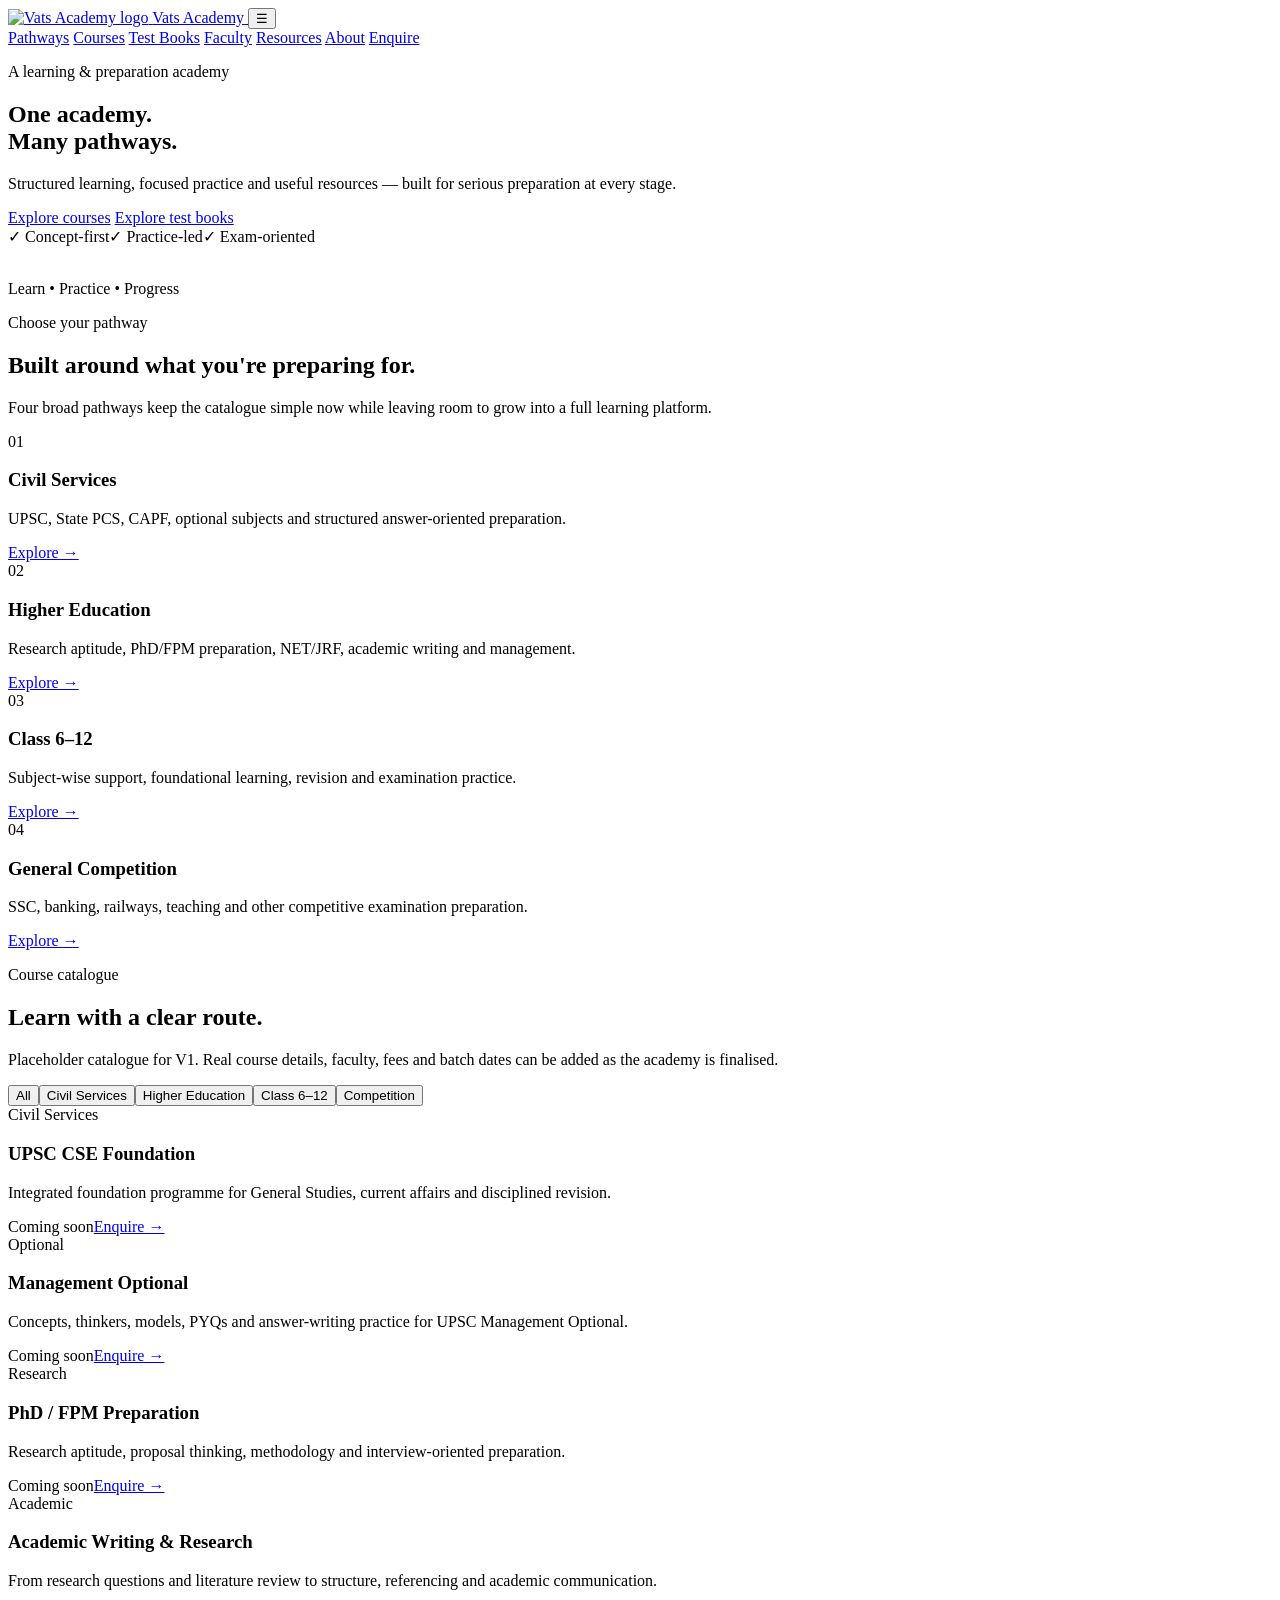
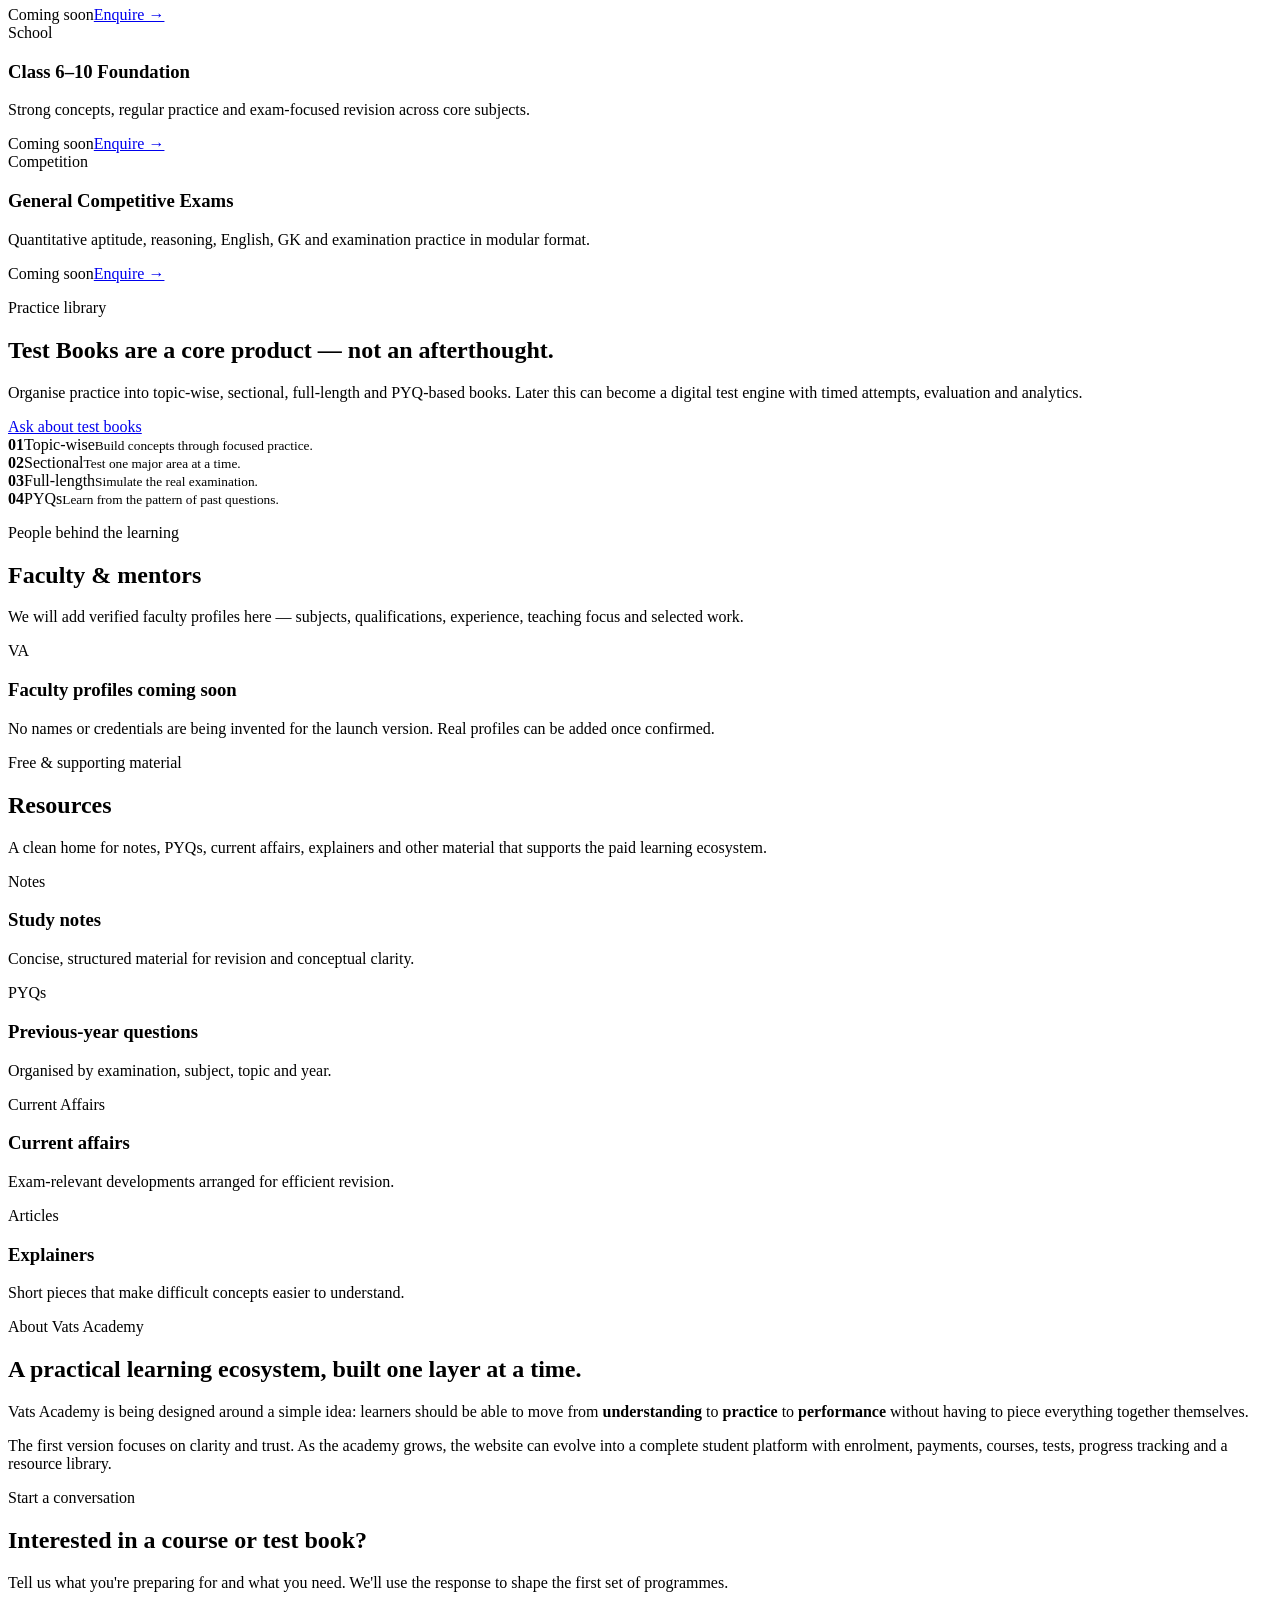
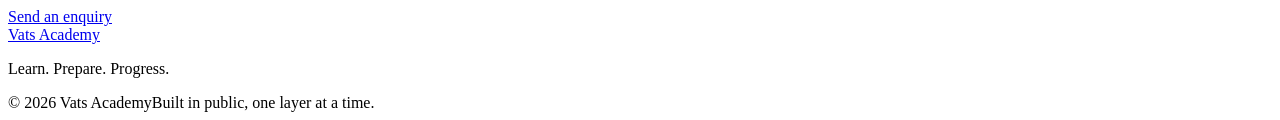
==== index.html @ ca5af76e "Create Vats Academy V1 website" ====
<!doctype html>
<html lang="en">
<head>
  <meta charset="utf-8">
  <meta name="viewport" content="width=device-width, initial-scale=1">
  <meta name="description" content="Vats Academy — courses, test books, resources and mentorship for civil services, higher education, school and competitive examinations.">
  <title>Vats Academy | Learn. Prepare. Progress.</title>
  <link rel="icon" href="assets/logo.svg" type="image/svg+xml">
  <link rel="stylesheet" href="css/styles.css">
</head>
<body>
<header class="site-header">
  <div class="container nav-wrap">
    <a class="brand" href="#home" aria-label="Vats Academy home">
      <img src="assets/logo.svg" alt="Vats Academy logo">
      <span>Vats Academy</span>
    </a>
    <button class="menu-btn" aria-label="Open navigation" aria-expanded="false">☰</button>
    <nav class="nav" aria-label="Primary navigation">
      <a href="#pathways">Pathways</a>
      <a href="#courses">Courses</a>
      <a href="#tests">Test Books</a>
      <a href="#faculty">Faculty</a>
      <a href="#resources">Resources</a>
      <a href="#about">About</a>
      <a class="nav-cta" href="#enquire">Enquire</a>
    </nav>
  </div>
</header>

<main>
<section id="home" class="hero">
  <div class="container hero-grid">
    <div>
      <p class="eyebrow">A learning & preparation academy</p>
      <h1>One academy.<br><span>Many pathways.</span></h1>
      <p class="hero-copy">Structured learning, focused practice and useful resources — built for serious preparation at every stage.</p>
      <div class="hero-actions">
        <a class="btn primary" href="#courses">Explore courses</a>
        <a class="btn secondary" href="#tests">Explore test books</a>
      </div>
      <div class="hero-points"><span>✓ Concept-first</span><span>✓ Practice-led</span><span>✓ Exam-oriented</span></div>
    </div>
    <div class="hero-card">
      <div class="orbit"></div>
      <img src="assets/logo.svg" alt="" class="hero-logo">
      <p>Learn • Practice • Progress</p>
    </div>
  </div>
</section>

<section id="pathways" class="section">
  <div class="container">
    <div class="section-head"><div><p class="eyebrow">Choose your pathway</p><h2>Built around what you're preparing for.</h2></div><p>Four broad pathways keep the catalogue simple now while leaving room to grow into a full learning platform.</p></div>
    <div class="path-grid">
      <article class="path-card civil"><span class="path-no">01</span><h3>Civil Services</h3><p>UPSC, State PCS, CAPF, optional subjects and structured answer-oriented preparation.</p><a href="#courses" data-filter-link="civil">Explore →</a></article>
      <article class="path-card higher"><span class="path-no">02</span><h3>Higher Education</h3><p>Research aptitude, PhD/FPM preparation, NET/JRF, academic writing and management.</p><a href="#courses" data-filter-link="higher">Explore →</a></article>
      <article class="path-card school"><span class="path-no">03</span><h3>Class 6–12</h3><p>Subject-wise support, foundational learning, revision and examination practice.</p><a href="#courses" data-filter-link="school">Explore →</a></article>
      <article class="path-card competition"><span class="path-no">04</span><h3>General Competition</h3><p>SSC, banking, railways, teaching and other competitive examination preparation.</p><a href="#courses" data-filter-link="competition">Explore →</a></article>
    </div>
  </div>
</section>

<section id="courses" class="section alt">
  <div class="container">
    <div class="section-head"><div><p class="eyebrow">Course catalogue</p><h2>Learn with a clear route.</h2></div><p>Placeholder catalogue for V1. Real course details, faculty, fees and batch dates can be added as the academy is finalised.</p></div>
    <div class="filters" role="group" aria-label="Filter courses">
      <button class="filter active" data-filter="all">All</button><button class="filter" data-filter="civil">Civil Services</button><button class="filter" data-filter="higher">Higher Education</button><button class="filter" data-filter="school">Class 6–12</button><button class="filter" data-filter="competition">Competition</button>
    </div>
    <div class="course-grid">
      <article class="course-card" data-category="civil"><span class="tag">Civil Services</span><h3>UPSC CSE Foundation</h3><p>Integrated foundation programme for General Studies, current affairs and disciplined revision.</p><div class="card-foot"><span>Coming soon</span><a href="#enquire">Enquire →</a></div></article>
      <article class="course-card" data-category="civil"><span class="tag">Optional</span><h3>Management Optional</h3><p>Concepts, thinkers, models, PYQs and answer-writing practice for UPSC Management Optional.</p><div class="card-foot"><span>Coming soon</span><a href="#enquire">Enquire →</a></div></article>
      <article class="course-card" data-category="higher"><span class="tag">Research</span><h3>PhD / FPM Preparation</h3><p>Research aptitude, proposal thinking, methodology and interview-oriented preparation.</p><div class="card-foot"><span>Coming soon</span><a href="#enquire">Enquire →</a></div></article>
      <article class="course-card" data-category="higher"><span class="tag">Academic</span><h3>Academic Writing & Research</h3><p>From research questions and literature review to structure, referencing and academic communication.</p><div class="card-foot"><span>Coming soon</span><a href="#enquire">Enquire →</a></div></article>
      <article class="course-card" data-category="school"><span class="tag">School</span><h3>Class 6–10 Foundation</h3><p>Strong concepts, regular practice and exam-focused revision across core subjects.</p><div class="card-foot"><span>Coming soon</span><a href="#enquire">Enquire →</a></div></article>
      <article class="course-card" data-category="competition"><span class="tag">Competition</span><h3>General Competitive Exams</h3><p>Quantitative aptitude, reasoning, English, GK and examination practice in modular format.</p><div class="card-foot"><span>Coming soon</span><a href="#enquire">Enquire →</a></div></article>
    </div>
  </div>
</section>

<section id="tests" class="section dark-section">
  <div class="container test-grid">
    <div><p class="eyebrow light">Practice library</p><h2>Test Books are a core product — not an afterthought.</h2><p>Organise practice into topic-wise, sectional, full-length and PYQ-based books. Later this can become a digital test engine with timed attempts, evaluation and analytics.</p><a class="btn light-btn" href="#enquire">Ask about test books</a></div>
    <div class="test-stack"><div><strong>01</strong><span>Topic-wise</span><small>Build concepts through focused practice.</small></div><div><strong>02</strong><span>Sectional</span><small>Test one major area at a time.</small></div><div><strong>03</strong><span>Full-length</span><small>Simulate the real examination.</small></div><div><strong>04</strong><span>PYQs</span><small>Learn from the pattern of past questions.</small></div></div>
  </div>
</section>

<section id="faculty" class="section">
  <div class="container"><div class="section-head"><div><p class="eyebrow">People behind the learning</p><h2>Faculty & mentors</h2></div><p>We will add verified faculty profiles here — subjects, qualifications, experience, teaching focus and selected work.</p></div><div class="faculty-placeholder"><div class="avatar">VA</div><div><h3>Faculty profiles coming soon</h3><p>No names or credentials are being invented for the launch version. Real profiles can be added once confirmed.</p></div></div></div>
</section>

<section id="resources" class="section alt">
  <div class="container"><div class="section-head"><div><p class="eyebrow">Free & supporting material</p><h2>Resources</h2></div><p>A clean home for notes, PYQs, current affairs, explainers and other material that supports the paid learning ecosystem.</p></div><div class="resource-grid"><article><span>Notes</span><h3>Study notes</h3><p>Concise, structured material for revision and conceptual clarity.</p></article><article><span>PYQs</span><h3>Previous-year questions</h3><p>Organised by examination, subject, topic and year.</p></article><article><span>Current Affairs</span><h3>Current affairs</h3><p>Exam-relevant developments arranged for efficient revision.</p></article><article><span>Articles</span><h3>Explainers</h3><p>Short pieces that make difficult concepts easier to understand.</p></article></div></div>
</section>

<section id="about" class="section about"><div class="container about-grid"><div><p class="eyebrow">About Vats Academy</p><h2>A practical learning ecosystem, built one layer at a time.</h2></div><div><p>Vats Academy is being designed around a simple idea: learners should be able to move from <strong>understanding</strong> to <strong>practice</strong> to <strong>performance</strong> without having to piece everything together themselves.</p><p>The first version focuses on clarity and trust. As the academy grows, the website can evolve into a complete student platform with enrolment, payments, courses, tests, progress tracking and a resource library.</p></div></div></section>

<section id="enquire" class="section enquire"><div class="container enquire-box"><div><p class="eyebrow">Start a conversation</p><h2>Interested in a course or test book?</h2><p>Tell us what you're preparing for and what you need. We'll use the response to shape the first set of programmes.</p></div><a class="btn primary" href="mailto:hello@vatsacademy.in?subject=Vats%20Academy%20Enquiry">Send an enquiry</a></div></section>
</main>

<footer><div class="container footer-wrap"><div><a class="brand" href="#home"><img src="assets/logo.svg" alt=""><span>Vats Academy</span></a><p>Learn. Prepare. Progress.</p></div><div><span>© 2026 Vats Academy</span><span>Built in public, one layer at a time.</span></div></div></footer>
<script src="js/app.js"></script>
</body>
</html>
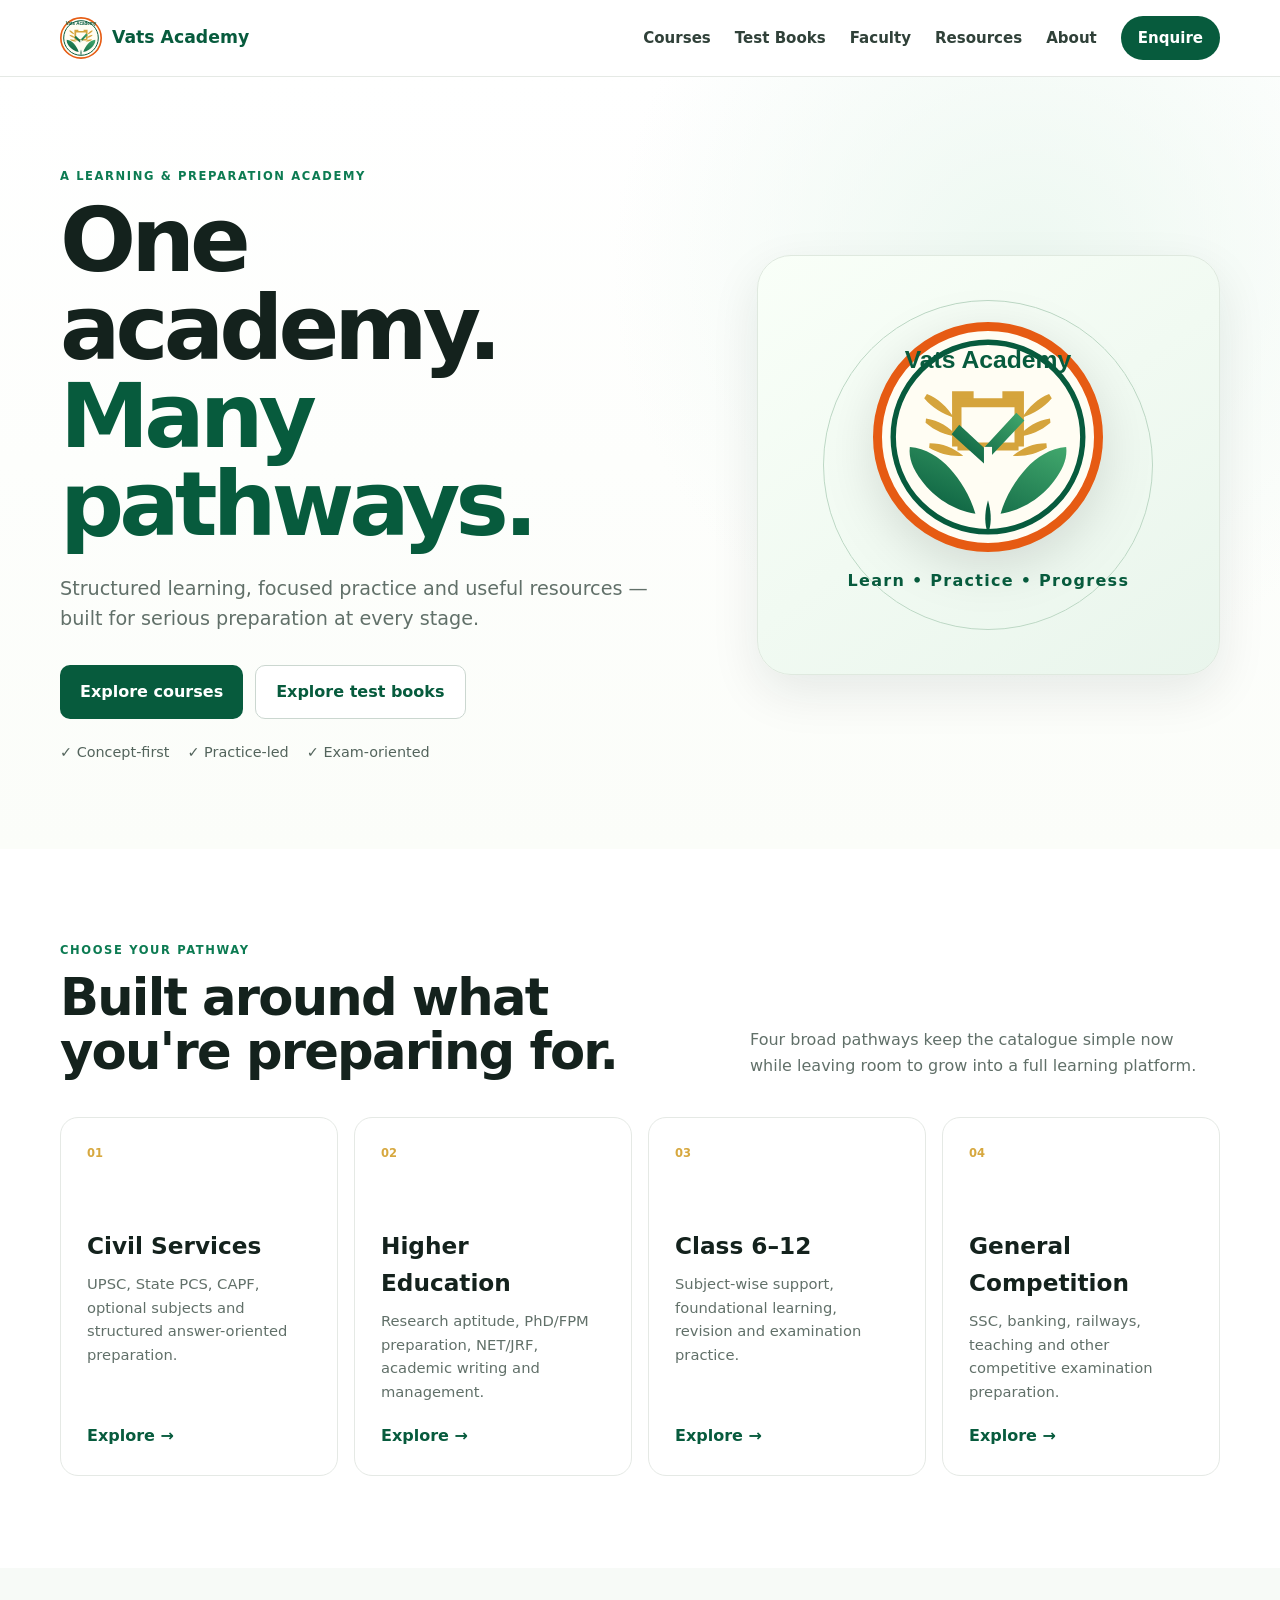
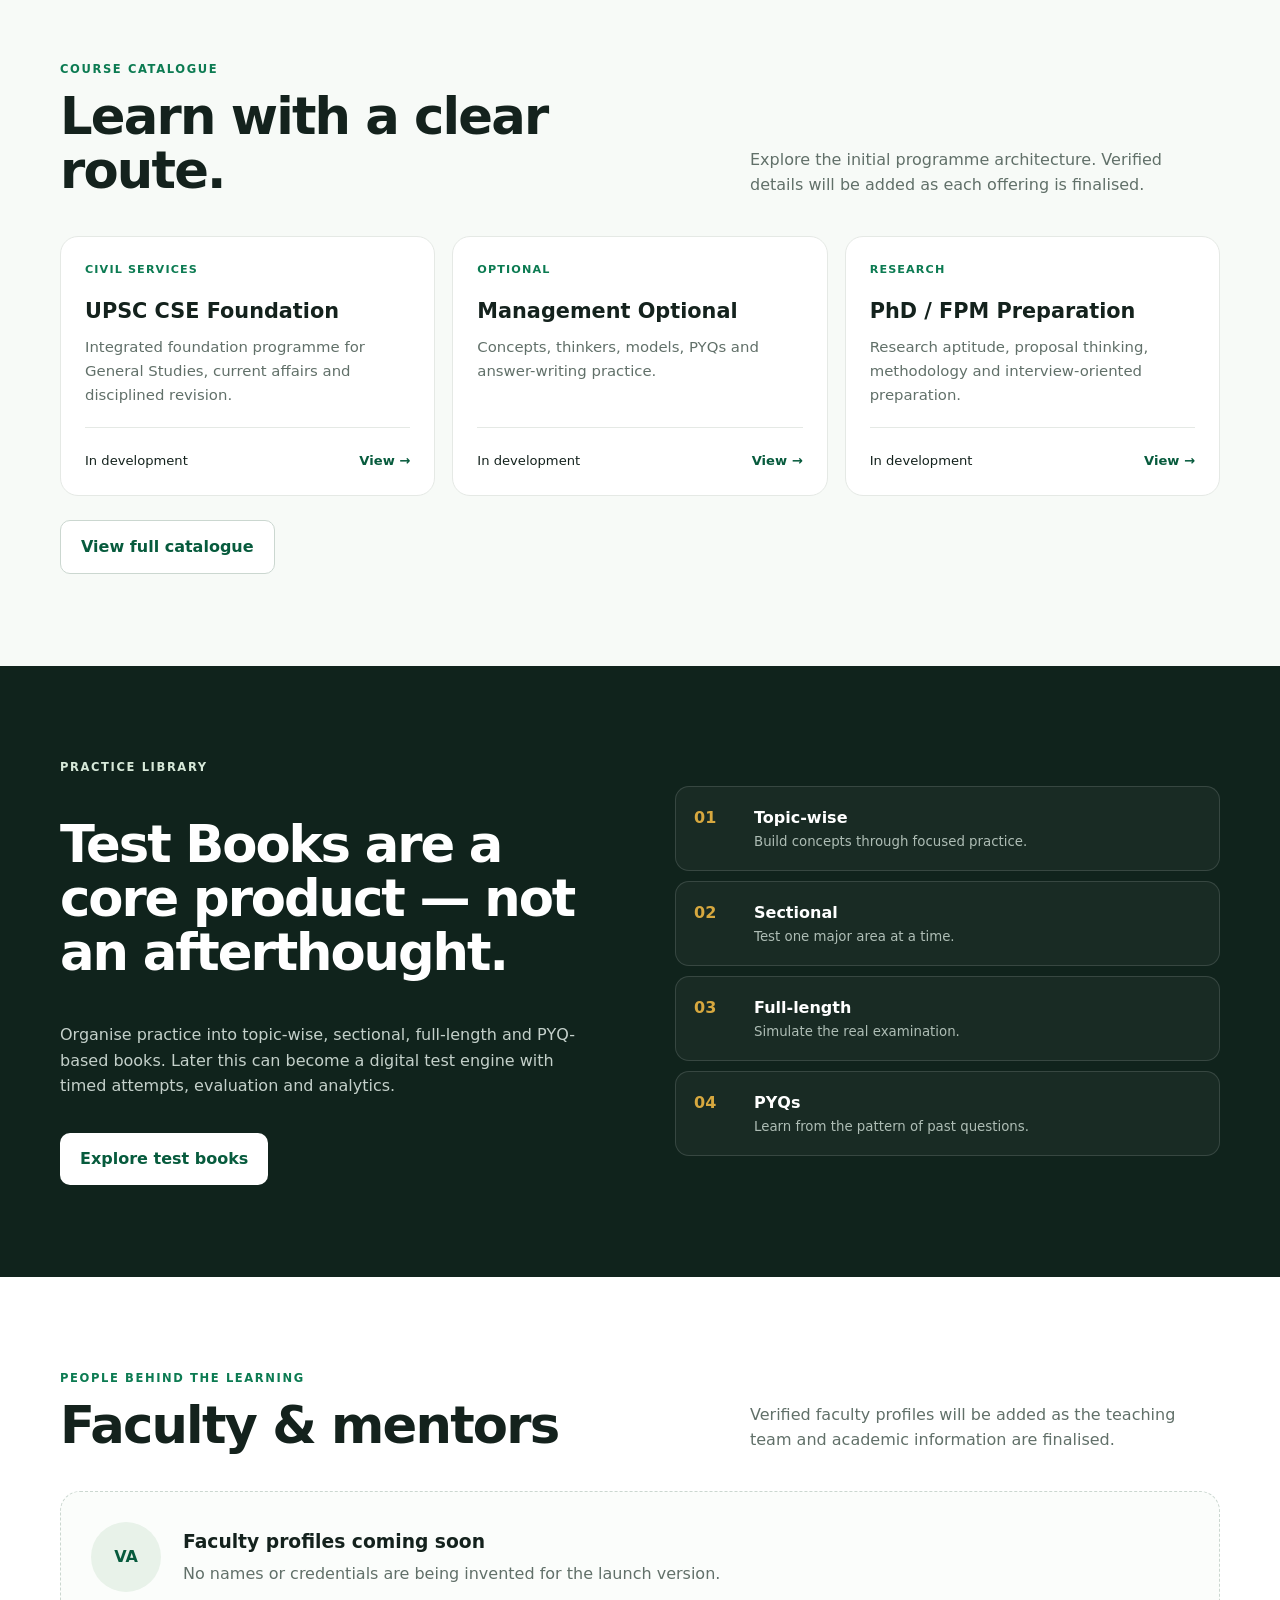
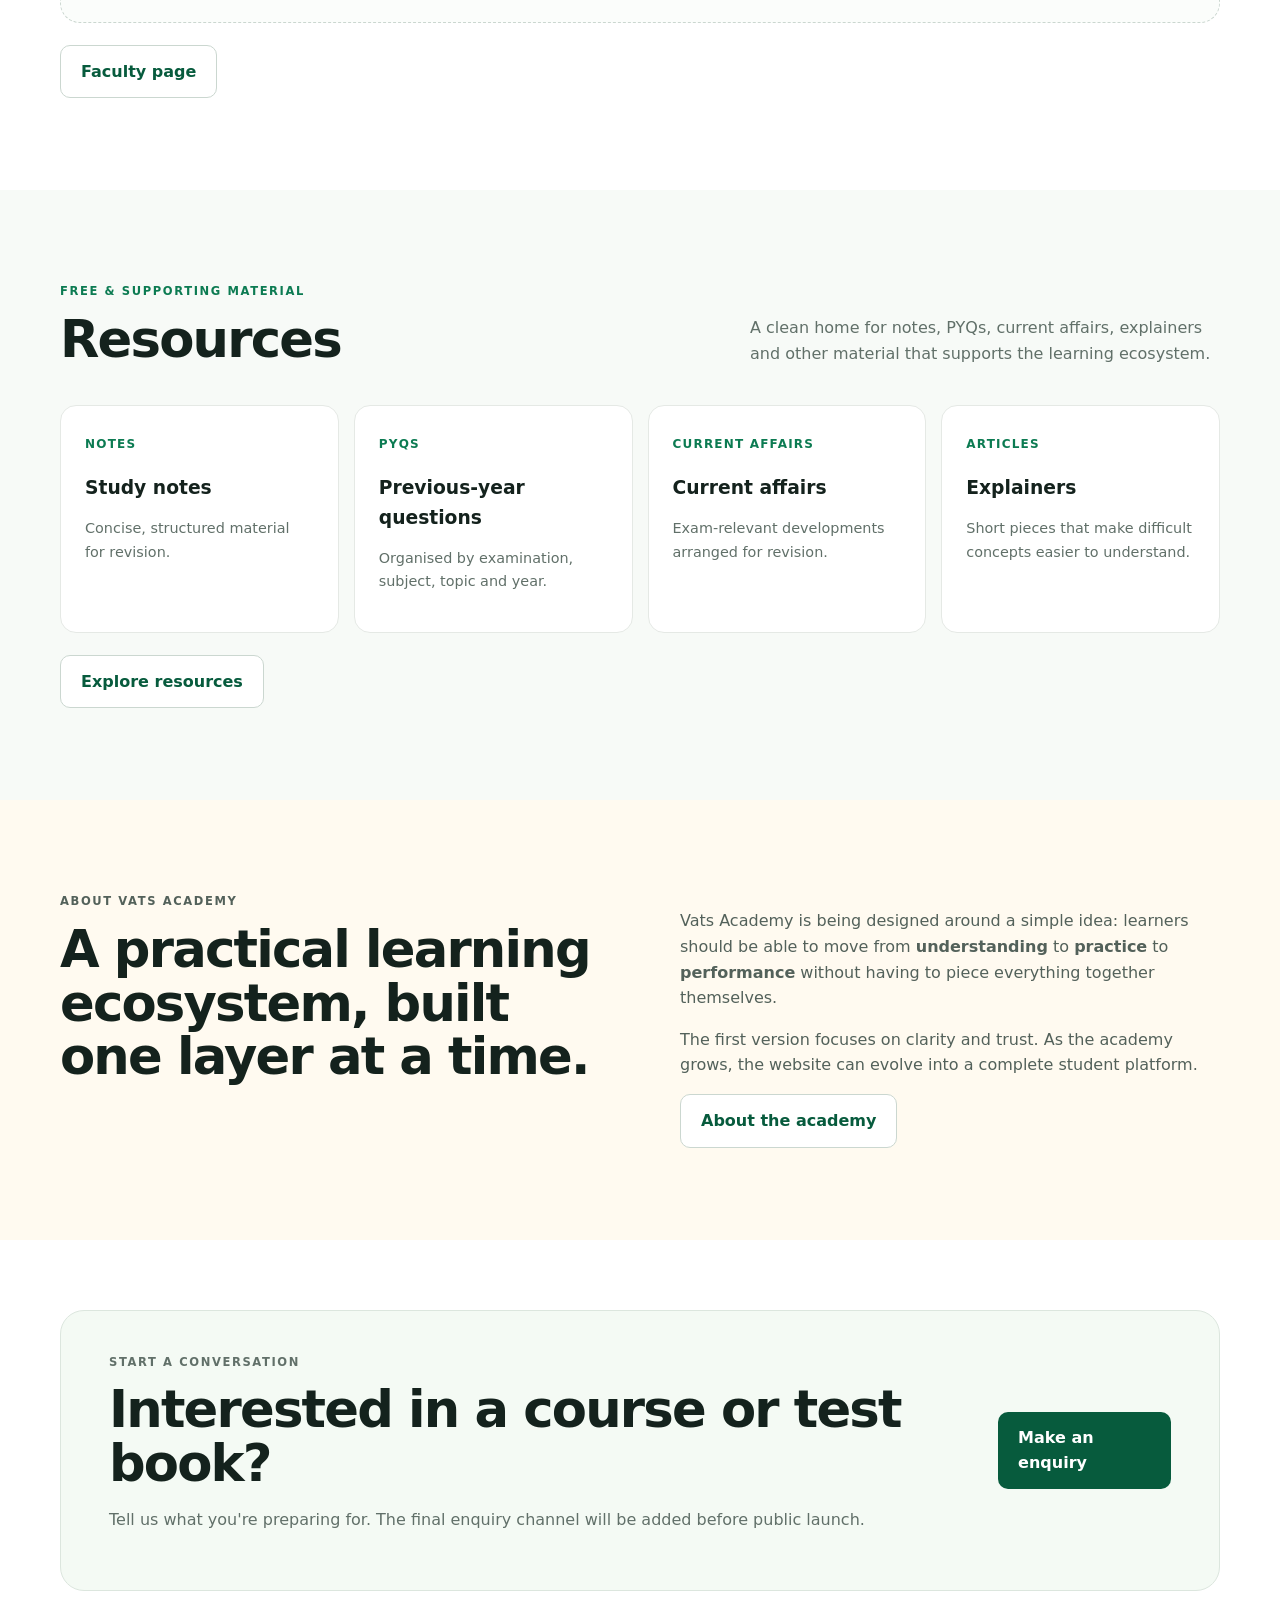
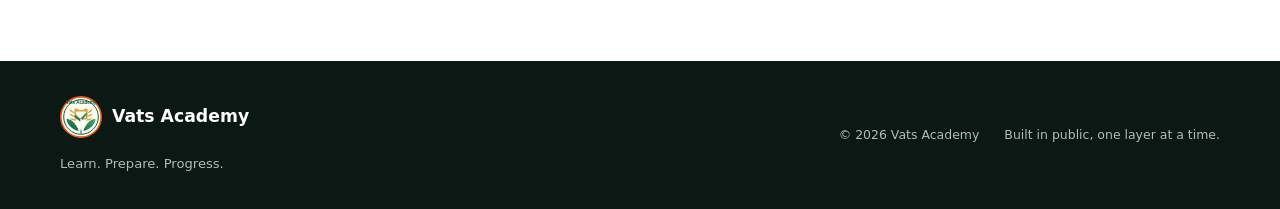
==== commit 768ace9b: "Connect homepage to academy pages and remove placeholder contact email" ====
--- a/index.html
+++ b/index.html
@@ -1,104 +1,16 @@
 <!doctype html>
 <html lang="en">
-<head>
-  <meta charset="utf-8">
-  <meta name="viewport" content="width=device-width, initial-scale=1">
-  <meta name="description" content="Vats Academy — courses, test books, resources and mentorship for civil services, higher education, school and competitive examinations.">
-  <title>Vats Academy | Learn. Prepare. Progress.</title>
-  <link rel="icon" href="assets/logo.svg" type="image/svg+xml">
-  <link rel="stylesheet" href="css/styles.css">
-</head>
+<head><meta charset="utf-8"><meta name="viewport" content="width=device-width, initial-scale=1"><meta name="description" content="Vats Academy — courses, test books, resources and mentorship for civil services, higher education, school and competitive examinations."><title>Vats Academy | Learn. Prepare. Progress.</title><link rel="icon" href="assets/logo.svg" type="image/svg+xml"><link rel="stylesheet" href="css/styles.css"></head>
 <body>
-<header class="site-header">
-  <div class="container nav-wrap">
-    <a class="brand" href="#home" aria-label="Vats Academy home">
-      <img src="assets/logo.svg" alt="Vats Academy logo">
-      <span>Vats Academy</span>
-    </a>
-    <button class="menu-btn" aria-label="Open navigation" aria-expanded="false">☰</button>
-    <nav class="nav" aria-label="Primary navigation">
-      <a href="#pathways">Pathways</a>
-      <a href="#courses">Courses</a>
-      <a href="#tests">Test Books</a>
-      <a href="#faculty">Faculty</a>
-      <a href="#resources">Resources</a>
-      <a href="#about">About</a>
-      <a class="nav-cta" href="#enquire">Enquire</a>
-    </nav>
-  </div>
-</header>
-
+<header class="site-header"><div class="container nav-wrap"><a class="brand" href="index.html" aria-label="Vats Academy home"><img src="assets/logo.svg" alt="Vats Academy logo"><span>Vats Academy</span></a><button class="menu-btn" aria-label="Open navigation" aria-expanded="false">☰</button><nav class="nav" aria-label="Primary navigation"><a href="courses.html">Courses</a><a href="tests.html">Test Books</a><a href="faculty.html">Faculty</a><a href="resources.html">Resources</a><a href="about.html">About</a><a class="nav-cta" href="contact.html">Enquire</a></nav></div></header>
 <main>
-<section id="home" class="hero">
-  <div class="container hero-grid">
-    <div>
-      <p class="eyebrow">A learning & preparation academy</p>
-      <h1>One academy.<br><span>Many pathways.</span></h1>
-      <p class="hero-copy">Structured learning, focused practice and useful resources — built for serious preparation at every stage.</p>
-      <div class="hero-actions">
-        <a class="btn primary" href="#courses">Explore courses</a>
-        <a class="btn secondary" href="#tests">Explore test books</a>
-      </div>
-      <div class="hero-points"><span>✓ Concept-first</span><span>✓ Practice-led</span><span>✓ Exam-oriented</span></div>
-    </div>
-    <div class="hero-card">
-      <div class="orbit"></div>
-      <img src="assets/logo.svg" alt="" class="hero-logo">
-      <p>Learn • Practice • Progress</p>
-    </div>
-  </div>
-</section>
-
-<section id="pathways" class="section">
-  <div class="container">
-    <div class="section-head"><div><p class="eyebrow">Choose your pathway</p><h2>Built around what you're preparing for.</h2></div><p>Four broad pathways keep the catalogue simple now while leaving room to grow into a full learning platform.</p></div>
-    <div class="path-grid">
-      <article class="path-card civil"><span class="path-no">01</span><h3>Civil Services</h3><p>UPSC, State PCS, CAPF, optional subjects and structured answer-oriented preparation.</p><a href="#courses" data-filter-link="civil">Explore →</a></article>
-      <article class="path-card higher"><span class="path-no">02</span><h3>Higher Education</h3><p>Research aptitude, PhD/FPM preparation, NET/JRF, academic writing and management.</p><a href="#courses" data-filter-link="higher">Explore →</a></article>
-      <article class="path-card school"><span class="path-no">03</span><h3>Class 6–12</h3><p>Subject-wise support, foundational learning, revision and examination practice.</p><a href="#courses" data-filter-link="school">Explore →</a></article>
-      <article class="path-card competition"><span class="path-no">04</span><h3>General Competition</h3><p>SSC, banking, railways, teaching and other competitive examination preparation.</p><a href="#courses" data-filter-link="competition">Explore →</a></article>
-    </div>
-  </div>
-</section>
-
-<section id="courses" class="section alt">
-  <div class="container">
-    <div class="section-head"><div><p class="eyebrow">Course catalogue</p><h2>Learn with a clear route.</h2></div><p>Placeholder catalogue for V1. Real course details, faculty, fees and batch dates can be added as the academy is finalised.</p></div>
-    <div class="filters" role="group" aria-label="Filter courses">
-      <button class="filter active" data-filter="all">All</button><button class="filter" data-filter="civil">Civil Services</button><button class="filter" data-filter="higher">Higher Education</button><button class="filter" data-filter="school">Class 6–12</button><button class="filter" data-filter="competition">Competition</button>
-    </div>
-    <div class="course-grid">
-      <article class="course-card" data-category="civil"><span class="tag">Civil Services</span><h3>UPSC CSE Foundation</h3><p>Integrated foundation programme for General Studies, current affairs and disciplined revision.</p><div class="card-foot"><span>Coming soon</span><a href="#enquire">Enquire →</a></div></article>
-      <article class="course-card" data-category="civil"><span class="tag">Optional</span><h3>Management Optional</h3><p>Concepts, thinkers, models, PYQs and answer-writing practice for UPSC Management Optional.</p><div class="card-foot"><span>Coming soon</span><a href="#enquire">Enquire →</a></div></article>
-      <article class="course-card" data-category="higher"><span class="tag">Research</span><h3>PhD / FPM Preparation</h3><p>Research aptitude, proposal thinking, methodology and interview-oriented preparation.</p><div class="card-foot"><span>Coming soon</span><a href="#enquire">Enquire →</a></div></article>
-      <article class="course-card" data-category="higher"><span class="tag">Academic</span><h3>Academic Writing & Research</h3><p>From research questions and literature review to structure, referencing and academic communication.</p><div class="card-foot"><span>Coming soon</span><a href="#enquire">Enquire →</a></div></article>
-      <article class="course-card" data-category="school"><span class="tag">School</span><h3>Class 6–10 Foundation</h3><p>Strong concepts, regular practice and exam-focused revision across core subjects.</p><div class="card-foot"><span>Coming soon</span><a href="#enquire">Enquire →</a></div></article>
-      <article class="course-card" data-category="competition"><span class="tag">Competition</span><h3>General Competitive Exams</h3><p>Quantitative aptitude, reasoning, English, GK and examination practice in modular format.</p><div class="card-foot"><span>Coming soon</span><a href="#enquire">Enquire →</a></div></article>
-    </div>
-  </div>
-</section>
-
-<section id="tests" class="section dark-section">
-  <div class="container test-grid">
-    <div><p class="eyebrow light">Practice library</p><h2>Test Books are a core product — not an afterthought.</h2><p>Organise practice into topic-wise, sectional, full-length and PYQ-based books. Later this can become a digital test engine with timed attempts, evaluation and analytics.</p><a class="btn light-btn" href="#enquire">Ask about test books</a></div>
-    <div class="test-stack"><div><strong>01</strong><span>Topic-wise</span><small>Build concepts through focused practice.</small></div><div><strong>02</strong><span>Sectional</span><small>Test one major area at a time.</small></div><div><strong>03</strong><span>Full-length</span><small>Simulate the real examination.</small></div><div><strong>04</strong><span>PYQs</span><small>Learn from the pattern of past questions.</small></div></div>
-  </div>
-</section>
-
-<section id="faculty" class="section">
-  <div class="container"><div class="section-head"><div><p class="eyebrow">People behind the learning</p><h2>Faculty & mentors</h2></div><p>We will add verified faculty profiles here — subjects, qualifications, experience, teaching focus and selected work.</p></div><div class="faculty-placeholder"><div class="avatar">VA</div><div><h3>Faculty profiles coming soon</h3><p>No names or credentials are being invented for the launch version. Real profiles can be added once confirmed.</p></div></div></div>
-</section>
-
-<section id="resources" class="section alt">
-  <div class="container"><div class="section-head"><div><p class="eyebrow">Free & supporting material</p><h2>Resources</h2></div><p>A clean home for notes, PYQs, current affairs, explainers and other material that supports the paid learning ecosystem.</p></div><div class="resource-grid"><article><span>Notes</span><h3>Study notes</h3><p>Concise, structured material for revision and conceptual clarity.</p></article><article><span>PYQs</span><h3>Previous-year questions</h3><p>Organised by examination, subject, topic and year.</p></article><article><span>Current Affairs</span><h3>Current affairs</h3><p>Exam-relevant developments arranged for efficient revision.</p></article><article><span>Articles</span><h3>Explainers</h3><p>Short pieces that make difficult concepts easier to understand.</p></article></div></div>
-</section>
-
-<section id="about" class="section about"><div class="container about-grid"><div><p class="eyebrow">About Vats Academy</p><h2>A practical learning ecosystem, built one layer at a time.</h2></div><div><p>Vats Academy is being designed around a simple idea: learners should be able to move from <strong>understanding</strong> to <strong>practice</strong> to <strong>performance</strong> without having to piece everything together themselves.</p><p>The first version focuses on clarity and trust. As the academy grows, the website can evolve into a complete student platform with enrolment, payments, courses, tests, progress tracking and a resource library.</p></div></div></section>
-
-<section id="enquire" class="section enquire"><div class="container enquire-box"><div><p class="eyebrow">Start a conversation</p><h2>Interested in a course or test book?</h2><p>Tell us what you're preparing for and what you need. We'll use the response to shape the first set of programmes.</p></div><a class="btn primary" href="mailto:hello@vatsacademy.in?subject=Vats%20Academy%20Enquiry">Send an enquiry</a></div></section>
+<section class="hero"><div class="container hero-grid"><div><p class="eyebrow">A learning & preparation academy</p><h1>One academy.<br><span>Many pathways.</span></h1><p class="hero-copy">Structured learning, focused practice and useful resources — built for serious preparation at every stage.</p><div class="hero-actions"><a class="btn primary" href="courses.html">Explore courses</a><a class="btn secondary" href="tests.html">Explore test books</a></div><div class="hero-points"><span>✓ Concept-first</span><span>✓ Practice-led</span><span>✓ Exam-oriented</span></div></div><div class="hero-card"><div class="orbit"></div><img src="assets/logo.svg" alt="" class="hero-logo"><p>Learn • Practice • Progress</p></div></div></section>
+<section class="section"><div class="container"><div class="section-head"><div><p class="eyebrow">Choose your pathway</p><h2>Built around what you're preparing for.</h2></div><p>Four broad pathways keep the catalogue simple now while leaving room to grow into a full learning platform.</p></div><div class="path-grid"><article class="path-card"><span class="path-no">01</span><h3>Civil Services</h3><p>UPSC, State PCS, CAPF, optional subjects and structured answer-oriented preparation.</p><a href="courses.html">Explore →</a></article><article class="path-card"><span class="path-no">02</span><h3>Higher Education</h3><p>Research aptitude, PhD/FPM preparation, NET/JRF, academic writing and management.</p><a href="courses.html">Explore →</a></article><article class="path-card"><span class="path-no">03</span><h3>Class 6–12</h3><p>Subject-wise support, foundational learning, revision and examination practice.</p><a href="courses.html">Explore →</a></article><article class="path-card"><span class="path-no">04</span><h3>General Competition</h3><p>SSC, banking, railways, teaching and other competitive examination preparation.</p><a href="courses.html">Explore →</a></article></div></div></section>
+<section class="section alt"><div class="container"><div class="section-head"><div><p class="eyebrow">Course catalogue</p><h2>Learn with a clear route.</h2></div><p>Explore the initial programme architecture. Verified details will be added as each offering is finalised.</p></div><div class="course-grid"><article class="course-card"><span class="tag">Civil Services</span><h3>UPSC CSE Foundation</h3><p>Integrated foundation programme for General Studies, current affairs and disciplined revision.</p><div class="card-foot"><span>In development</span><a href="course.html">View →</a></div></article><article class="course-card"><span class="tag">Optional</span><h3>Management Optional</h3><p>Concepts, thinkers, models, PYQs and answer-writing practice.</p><div class="card-foot"><span>In development</span><a href="course.html">View →</a></div></article><article class="course-card"><span class="tag">Research</span><h3>PhD / FPM Preparation</h3><p>Research aptitude, proposal thinking, methodology and interview-oriented preparation.</p><div class="card-foot"><span>In development</span><a href="course.html">View →</a></div></article></div><div style="margin-top:24px"><a class="btn secondary" href="courses.html">View full catalogue</a></div></div></section>
+<section class="section dark-section"><div class="container test-grid"><div><p class="eyebrow light">Practice library</p><h2>Test Books are a core product — not an afterthought.</h2><p>Organise practice into topic-wise, sectional, full-length and PYQ-based books. Later this can become a digital test engine with timed attempts, evaluation and analytics.</p><a class="btn light-btn" href="tests.html">Explore test books</a></div><div class="test-stack"><div><strong>01</strong><span>Topic-wise</span><small>Build concepts through focused practice.</small></div><div><strong>02</strong><span>Sectional</span><small>Test one major area at a time.</small></div><div><strong>03</strong><span>Full-length</span><small>Simulate the real examination.</small></div><div><strong>04</strong><span>PYQs</span><small>Learn from the pattern of past questions.</small></div></div></div></section>
+<section class="section"><div class="container"><div class="section-head"><div><p class="eyebrow">People behind the learning</p><h2>Faculty & mentors</h2></div><p>Verified faculty profiles will be added as the teaching team and academic information are finalised.</p></div><div class="faculty-placeholder"><div class="avatar">VA</div><div><h3>Faculty profiles coming soon</h3><p>No names or credentials are being invented for the launch version.</p></div></div><div style="margin-top:22px"><a class="btn secondary" href="faculty.html">Faculty page</a></div></div></section>
+<section class="section alt"><div class="container"><div class="section-head"><div><p class="eyebrow">Free & supporting material</p><h2>Resources</h2></div><p>A clean home for notes, PYQs, current affairs, explainers and other material that supports the learning ecosystem.</p></div><div class="resource-grid"><article><span>Notes</span><h3>Study notes</h3><p>Concise, structured material for revision.</p></article><article><span>PYQs</span><h3>Previous-year questions</h3><p>Organised by examination, subject, topic and year.</p></article><article><span>Current Affairs</span><h3>Current affairs</h3><p>Exam-relevant developments arranged for revision.</p></article><article><span>Articles</span><h3>Explainers</h3><p>Short pieces that make difficult concepts easier to understand.</p></article></div><div style="margin-top:22px"><a class="btn secondary" href="resources.html">Explore resources</a></div></div></section>
+<section class="section about"><div class="container about-grid"><div><p class="eyebrow">About Vats Academy</p><h2>A practical learning ecosystem, built one layer at a time.</h2></div><div><p>Vats Academy is being designed around a simple idea: learners should be able to move from <strong>understanding</strong> to <strong>practice</strong> to <strong>performance</strong> without having to piece everything together themselves.</p><p>The first version focuses on clarity and trust. As the academy grows, the website can evolve into a complete student platform.</p><a class="btn secondary" href="about.html">About the academy</a></div></div></section>
+<section class="section enquire"><div class="container enquire-box"><div><p class="eyebrow">Start a conversation</p><h2>Interested in a course or test book?</h2><p>Tell us what you're preparing for. The final enquiry channel will be added before public launch.</p></div><a class="btn primary" href="contact.html">Make an enquiry</a></div></section>
 </main>
-
-<footer><div class="container footer-wrap"><div><a class="brand" href="#home"><img src="assets/logo.svg" alt=""><span>Vats Academy</span></a><p>Learn. Prepare. Progress.</p></div><div><span>© 2026 Vats Academy</span><span>Built in public, one layer at a time.</span></div></div></footer>
-<script src="js/app.js"></script>
-</body>
-</html>+<footer><div class="container footer-wrap"><div><a class="brand" href="index.html"><img src="assets/logo.svg" alt=""><span>Vats Academy</span></a><p>Learn. Prepare. Progress.</p></div><div><span>© 2026 Vats Academy</span><span>Built in public, one layer at a time.</span></div></div></footer><script src="js/app.js"></script></body></html>
--- a/css/styles.css
+++ b/css/styles.css
@@ -0,0 +1 @@
+:root{--green:#075b3d;--green-2:#0c7b52;--gold:#d7a83f;--cream:#fffaf0;--ink:#14221d;--muted:#617069;--line:#e5e9e5;--white:#fff;--dark:#10231c;--shadow:0 18px 50px rgba(16,35,28,.09)}*{box-sizing:border-box}html{scroll-behavior:smooth}body{margin:0;color:var(--ink);font-family:Inter,ui-sans-serif,system-ui,-apple-system,BlinkMacSystemFont,"Segoe UI",sans-serif;line-height:1.6;background:#fff}.container{width:min(1160px,calc(100% - 40px));margin:auto}.site-header{position:sticky;top:0;z-index:20;background:rgba(255,255,255,.92);backdrop-filter:blur(14px);border-bottom:1px solid var(--line)}.nav-wrap{height:76px;display:flex;align-items:center;justify-content:space-between}.brand{display:inline-flex;align-items:center;gap:10px;color:var(--green);font-weight:800;font-size:1.08rem;text-decoration:none}.brand img{width:42px;height:42px}.nav{display:flex;align-items:center;gap:24px}.nav a{color:#304139;text-decoration:none;font-size:.94rem;font-weight:600}.nav a:hover{color:var(--green)}.nav-cta{padding:10px 17px;border-radius:999px;background:var(--green);color:#fff!important}.menu-btn{display:none;border:0;background:none;font-size:1.5rem}.hero{background:radial-gradient(circle at 80% 25%,#edf8f1 0,transparent 35%),linear-gradient(180deg,#fff,#fbfdf9);padding:90px 0 85px}.hero-grid{display:grid;grid-template-columns:1.15fr .85fr;gap:70px;align-items:center}.eyebrow{text-transform:uppercase;letter-spacing:.14em;font-size:.72rem;font-weight:800;color:var(--green-2);margin:0 0 12px}.hero h1{font-size:clamp(3.3rem,7vw,6rem);line-height:.98;letter-spacing:-.055em;margin:0 0 25px}.hero h1 span{color:var(--green)}.hero-copy{font-size:1.2rem;color:var(--muted);max-width:640px}.hero-actions{display:flex;gap:12px;flex-wrap:wrap;margin:30px 0 22px}.btn{display:inline-flex;align-items:center;justify-content:center;text-decoration:none;border-radius:10px;padding:13px 20px;font-weight:800}.primary{background:var(--green);color:#fff}.secondary{border:1px solid #cbd7d0;color:var(--green);background:#fff}.hero-points{display:flex;gap:18px;flex-wrap:wrap;color:#53645c;font-size:.9rem}.hero-card{min-height:420px;border:1px solid #dfe9df;border-radius:34px;background:linear-gradient(145deg,#f9fff8,#e9f5ec);display:flex;flex-direction:column;align-items:center;justify-content:center;position:relative;overflow:hidden;box-shadow:var(--shadow)}.orbit{position:absolute;width:330px;height:330px;border:1px solid #bdd8c5;border-radius:50%}.hero-logo{width:230px;position:relative;filter:drop-shadow(0 14px 25px rgba(0,0,0,.12))}.hero-card p{position:relative;color:var(--green);font-weight:800;letter-spacing:.08em}.section{padding:92px 0}.section.alt{background:#f7faf7}.section-head{display:flex;justify-content:space-between;gap:40px;align-items:end;margin-bottom:38px}.section-head h2,.about h2,.enquire h2{font-size:clamp(2rem,4vw,3.2rem);line-height:1.05;letter-spacing:-.035em;margin:0}.section-head>p{max-width:470px;color:var(--muted);margin:0}.path-grid{display:grid;grid-template-columns:repeat(4,1fr);gap:16px}.path-card{min-height:280px;padding:26px;border-radius:18px;border:1px solid var(--line);background:#fff;display:flex;flex-direction:column;transition:.2s}.path-card:hover,.course-card:hover{transform:translateY(-3px);box-shadow:var(--shadow)}.path-no{font-size:.72rem;color:var(--gold);font-weight:900}.path-card h3{font-size:1.45rem;margin:65px 0 8px}.path-card p{color:var(--muted);font-size:.92rem;margin:0 0 20px}.path-card a{margin-top:auto;color:var(--green);font-weight:800;text-decoration:none}.filters{display:flex;gap:8px;flex-wrap:wrap;margin-bottom:25px}.filter{border:1px solid #d4ddd7;background:#fff;color:#43534c;border-radius:999px;padding:9px 14px;cursor:pointer;font-weight:700}.filter.active{background:var(--green);color:#fff;border-color:var(--green)}.course-grid{display:grid;grid-template-columns:repeat(3,1fr);gap:17px}.course-card{background:#fff;border:1px solid var(--line);border-radius:18px;padding:24px;min-height:260px;display:flex;flex-direction:column;transition:.2s}.course-card.hidden{display:none}.tag{font-size:.7rem;text-transform:uppercase;letter-spacing:.1em;font-weight:900;color:var(--green-2)}.course-card h3{font-size:1.3rem;margin:16px 0 8px}.course-card p{color:var(--muted);font-size:.93rem;margin:0}.card-foot{display:flex;justify-content:space-between;align-items:center;margin-top:auto;padding-top:22px;border-top:1px solid var(--line);font-size:.82rem}.card-foot a{color:var(--green);font-weight:800;text-decoration:none}.dark-section{background:var(--dark);color:#fff}.eyebrow.light{color:#d7e9d9}.test-grid{display:grid;grid-template-columns:1fr 1fr;gap:70px;align-items:center}.dark-section h2{font-size:clamp(2.2rem,4vw,3.6rem);line-height:1.05;letter-spacing:-.04em}.dark-section p{color:#c4d0ca;max-width:650px}.light-btn{background:#fff;color:var(--green);margin-top:18px}.test-stack{display:grid;gap:10px}.test-stack>div{display:grid;grid-template-columns:45px 1fr;column-gap:15px;padding:18px;border:1px solid rgba(255,255,255,.13);border-radius:14px;background:rgba(255,255,255,.04)}.test-stack strong{grid-row:span 2;color:var(--gold)}.test-stack span{font-weight:800}.test-stack small{color:#aebdb5}.faculty-placeholder{display:flex;align-items:center;gap:22px;border:1px dashed #cbd7d0;border-radius:20px;padding:30px;background:#fbfdfb}.avatar{width:70px;height:70px;border-radius:50%;background:#e8f2e9;color:var(--green);display:grid;place-items:center;font-weight:900}.faculty-placeholder h3{margin:0}.faculty-placeholder p{color:var(--muted);margin:4px 0 0}.resource-grid{display:grid;grid-template-columns:repeat(4,1fr);gap:15px}.resource-grid article{background:#fff;border:1px solid var(--line);border-radius:16px;padding:24px}.resource-grid span{color:var(--green-2);font-weight:900;font-size:.75rem;text-transform:uppercase;letter-spacing:.1em}.resource-grid h3{margin:18px 0 6px}.resource-grid p{color:var(--muted);font-size:.9rem}.about{background:var(--cream)}.about-grid{display:grid;grid-template-columns:1fr 1fr;gap:80px}.about-grid p{color:#53615a}.enquire{padding:70px 0}.enquire-box{border:1px solid #dce6de;border-radius:24px;padding:42px 48px;display:flex;justify-content:space-between;align-items:center;gap:30px;background:#f4faf4}.enquire-box p{color:var(--muted)}footer{background:#0c1813;color:#aebdb5;padding:35px 0}.footer-wrap{display:flex;justify-content:space-between;gap:30px;align-items:center}.footer-wrap .brand{color:#fff}.footer-wrap p{margin:7px 0 0;font-size:.82rem}.footer-wrap>div:last-child{display:flex;gap:25px;font-size:.78rem}@media(max-width:900px){.nav{display:none;position:absolute;top:76px;left:0;right:0;background:#fff;padding:18px 20px;border-bottom:1px solid var(--line);flex-direction:column;align-items:stretch}.nav.open{display:flex}.menu-btn{display:block}.hero-grid,.test-grid,.about-grid{grid-template-columns:1fr}.hero-card{min-height:300px}.path-grid{grid-template-columns:repeat(2,1fr)}.course-grid{grid-template-columns:repeat(2,1fr)}.resource-grid{grid-template-columns:repeat(2,1fr)}.section-head{display:block}.section-head>p{margin-top:16px}.enquire-box{display:block}.enquire-box .btn{margin-top:12px}}@media(max-width:600px){.container{width:min(100% - 28px,1160px)}.hero{padding:60px 0}.hero h1{font-size:3.2rem}.hero-card{min-height:260px}.path-grid,.course-grid,.resource-grid{grid-template-columns:1fr}.section{padding:65px 0}.footer-wrap,.footer-wrap>div:last-child{display:block}.footer-wrap>div:last-child span{display:block;margin-top:7px}.test-grid{gap:35px}}
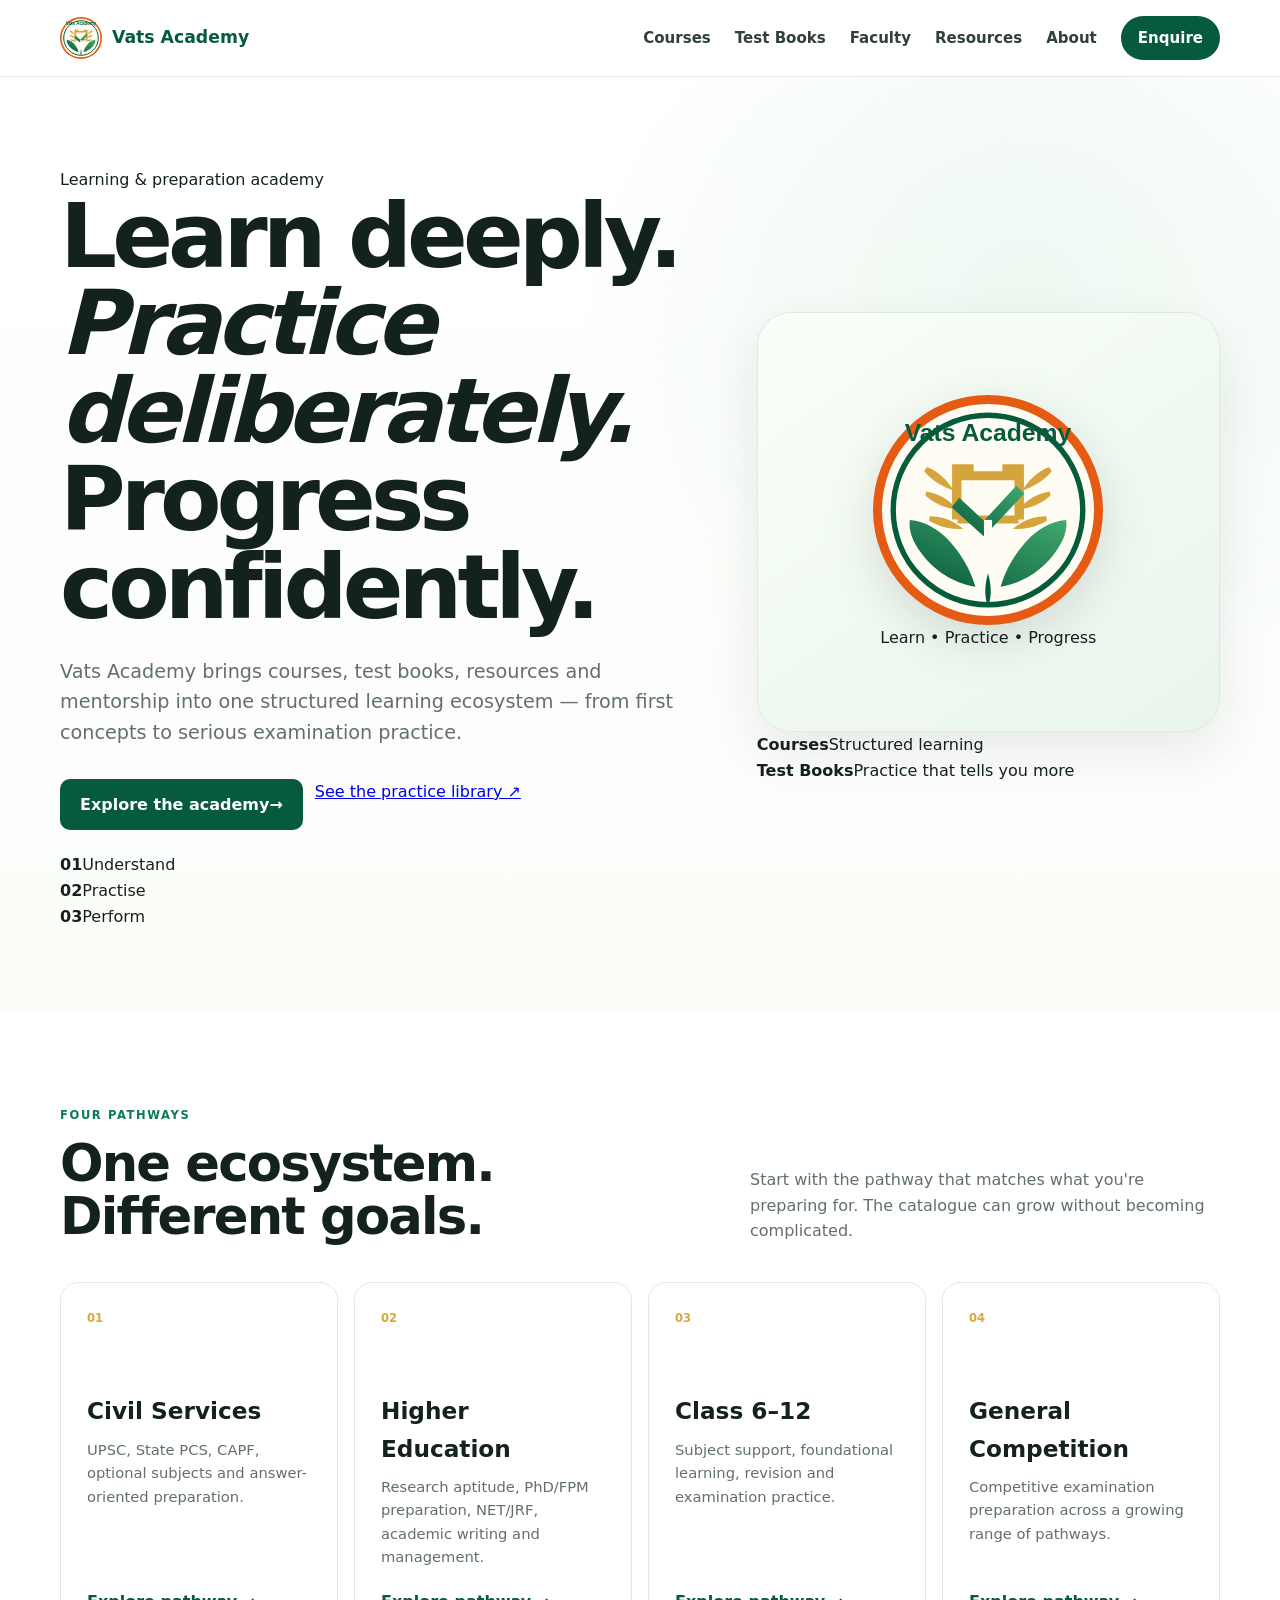
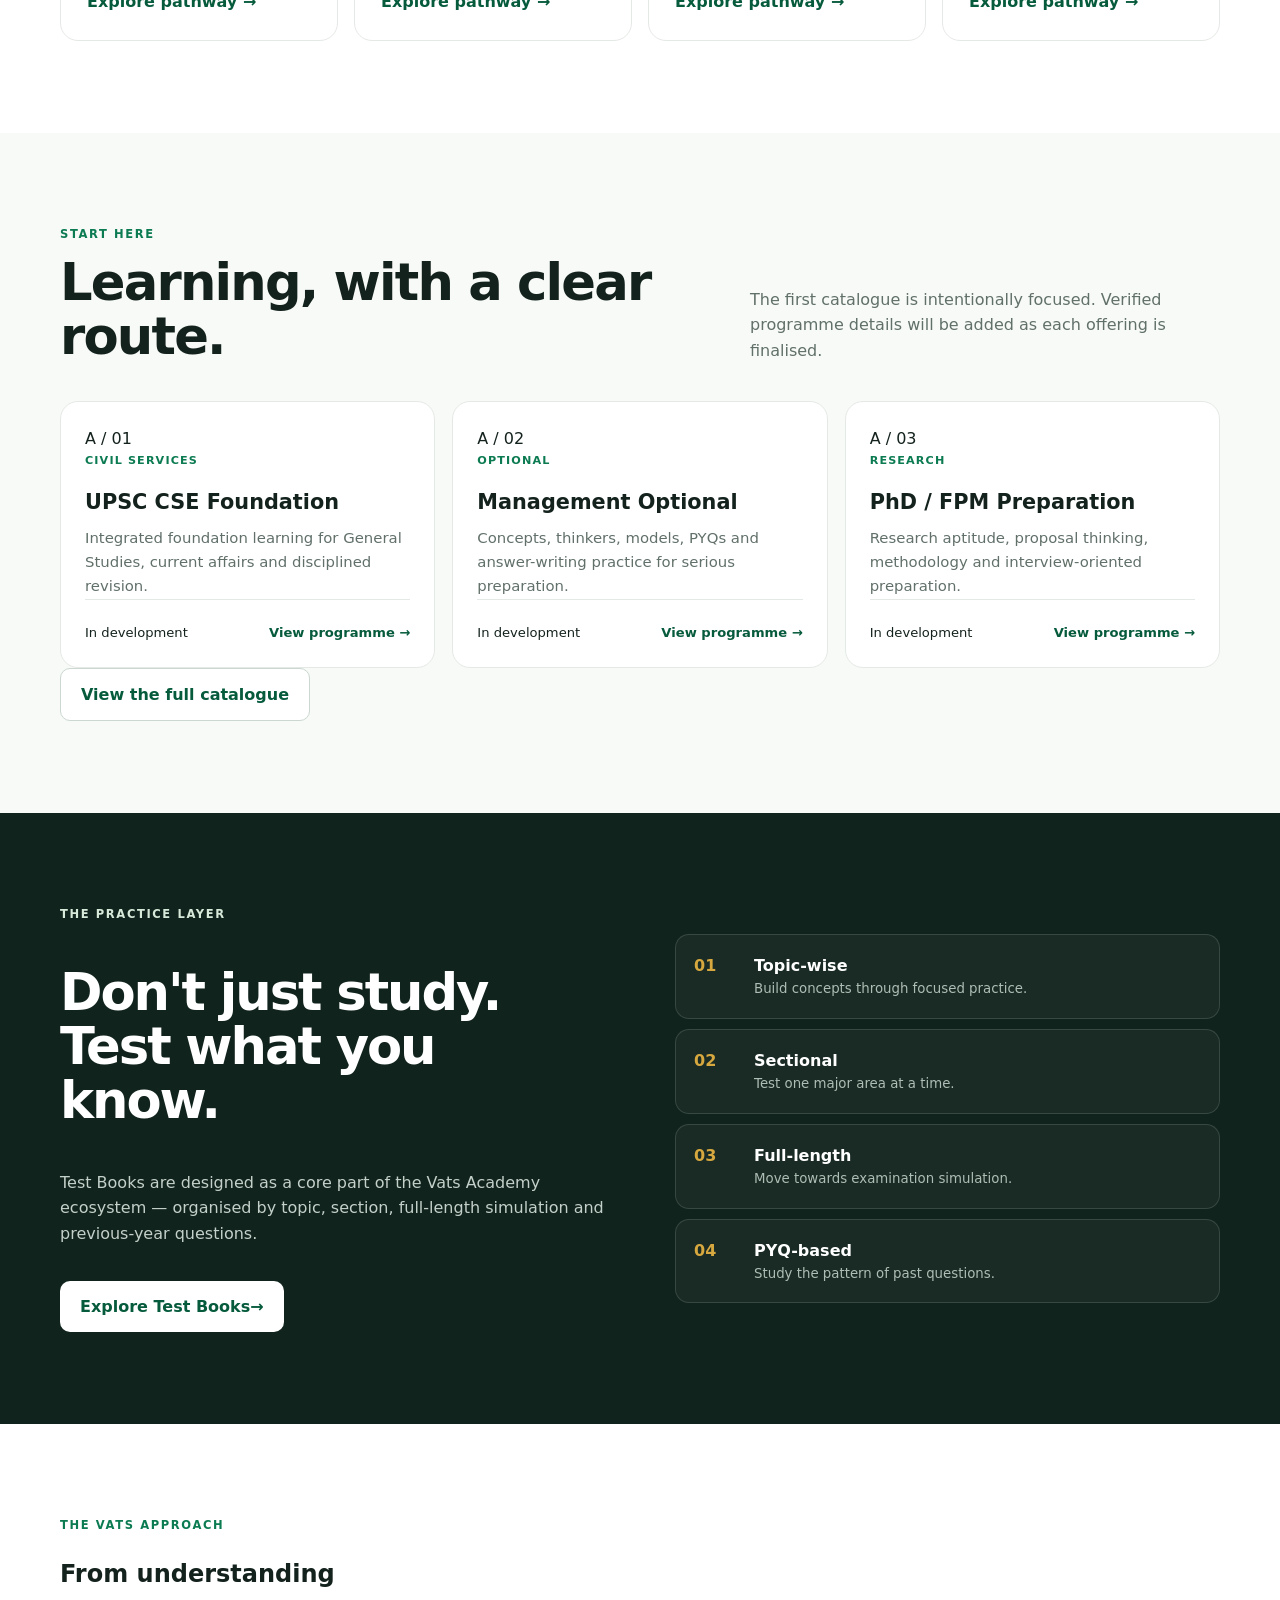
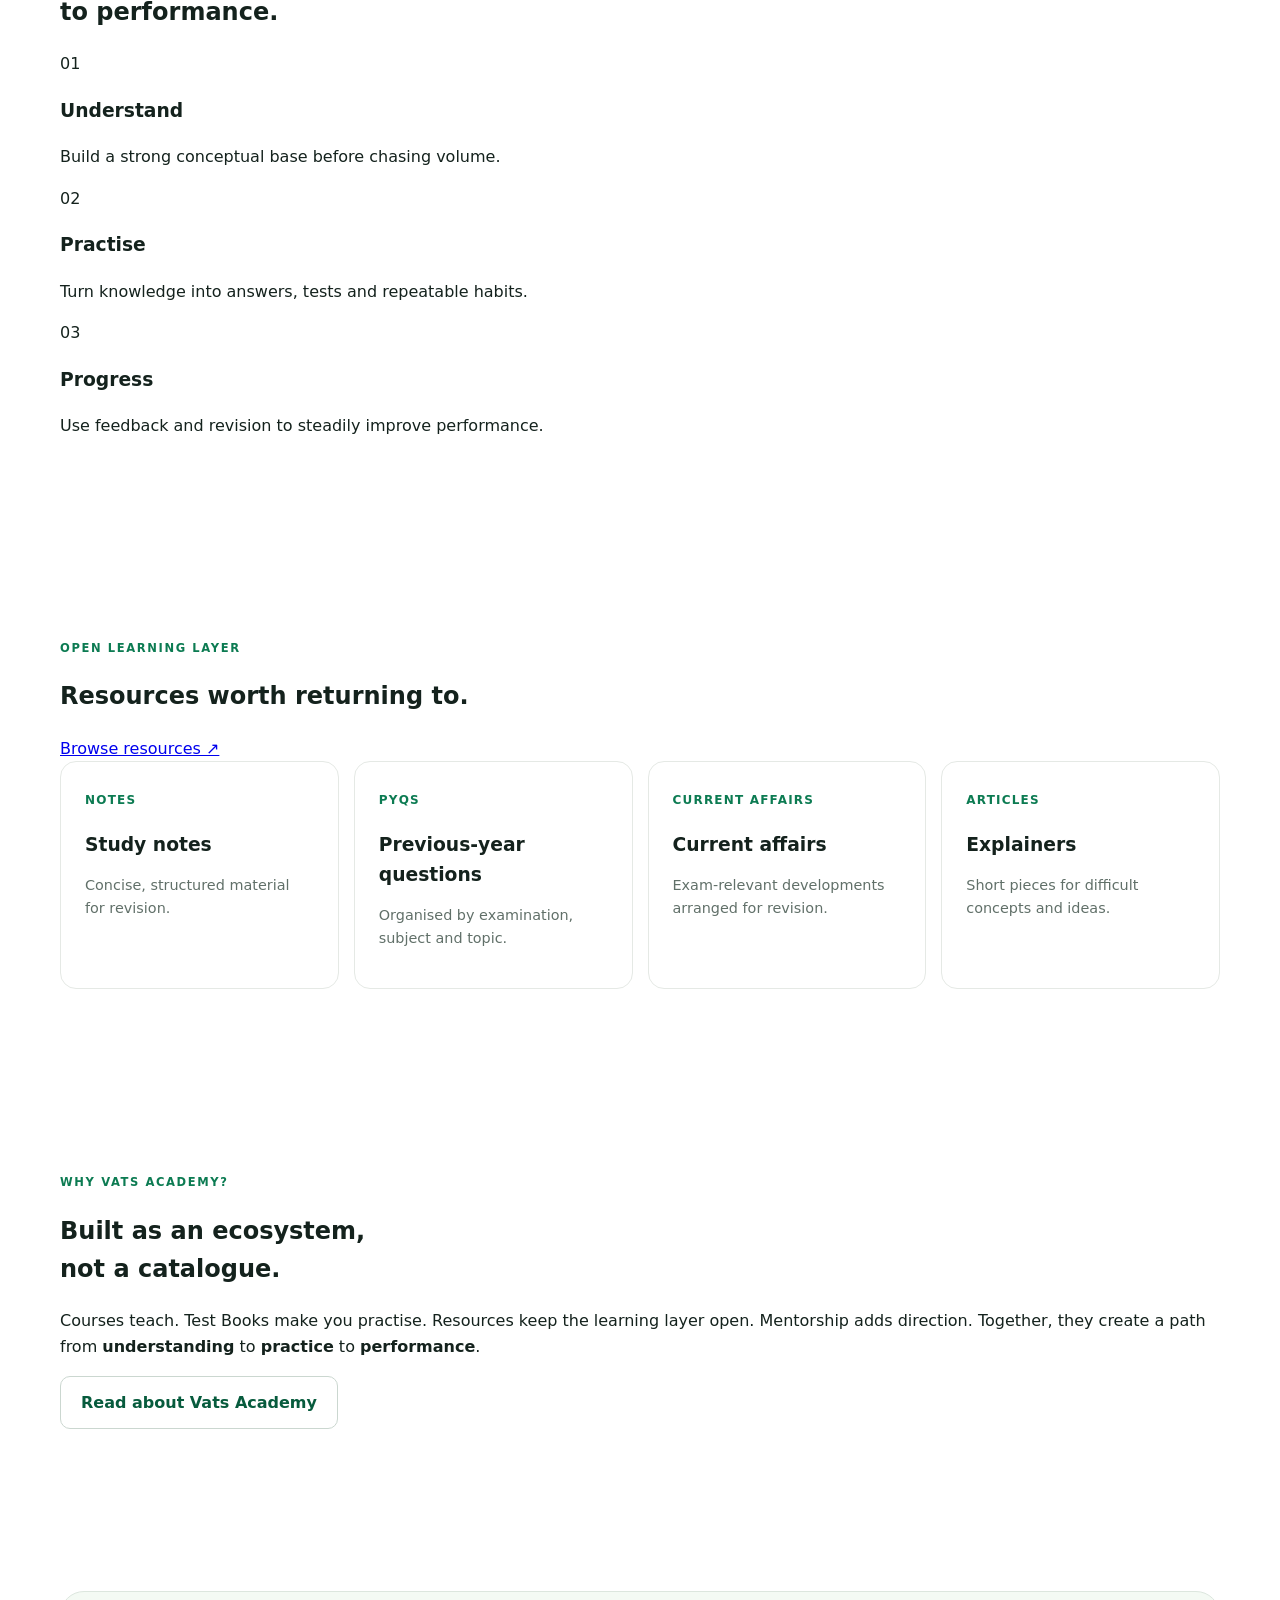
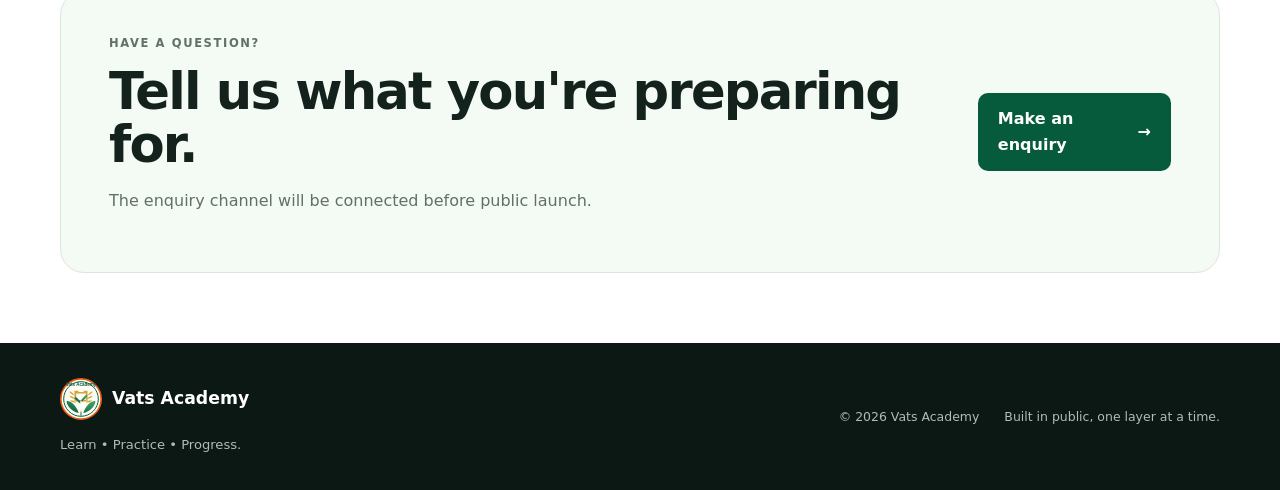
==== commit 82b0fcec: "Redesign homepage for Vats Academy V1.2" ====
--- a/index.html
+++ b/index.html
@@ -1,16 +1,16 @@
 <!doctype html>
 <html lang="en">
-<head><meta charset="utf-8"><meta name="viewport" content="width=device-width, initial-scale=1"><meta name="description" content="Vats Academy — courses, test books, resources and mentorship for civil services, higher education, school and competitive examinations."><title>Vats Academy | Learn. Prepare. Progress.</title><link rel="icon" href="assets/logo.svg" type="image/svg+xml"><link rel="stylesheet" href="css/styles.css"></head>
+<head><meta charset="utf-8"><meta name="viewport" content="width=device-width, initial-scale=1"><meta name="description" content="Vats Academy — structured learning, practice and resources for civil services, higher education, school and competitive examinations."><title>Vats Academy | Learn • Practice • Progress</title><link rel="icon" href="assets/logo.svg" type="image/svg+xml"><link rel="stylesheet" href="css/styles.css"></head>
 <body>
 <header class="site-header"><div class="container nav-wrap"><a class="brand" href="index.html" aria-label="Vats Academy home"><img src="assets/logo.svg" alt="Vats Academy logo"><span>Vats Academy</span></a><button class="menu-btn" aria-label="Open navigation" aria-expanded="false">☰</button><nav class="nav" aria-label="Primary navigation"><a href="courses.html">Courses</a><a href="tests.html">Test Books</a><a href="faculty.html">Faculty</a><a href="resources.html">Resources</a><a href="about.html">About</a><a class="nav-cta" href="contact.html">Enquire</a></nav></div></header>
 <main>
-<section class="hero"><div class="container hero-grid"><div><p class="eyebrow">A learning & preparation academy</p><h1>One academy.<br><span>Many pathways.</span></h1><p class="hero-copy">Structured learning, focused practice and useful resources — built for serious preparation at every stage.</p><div class="hero-actions"><a class="btn primary" href="courses.html">Explore courses</a><a class="btn secondary" href="tests.html">Explore test books</a></div><div class="hero-points"><span>✓ Concept-first</span><span>✓ Practice-led</span><span>✓ Exam-oriented</span></div></div><div class="hero-card"><div class="orbit"></div><img src="assets/logo.svg" alt="" class="hero-logo"><p>Learn • Practice • Progress</p></div></div></section>
-<section class="section"><div class="container"><div class="section-head"><div><p class="eyebrow">Choose your pathway</p><h2>Built around what you're preparing for.</h2></div><p>Four broad pathways keep the catalogue simple now while leaving room to grow into a full learning platform.</p></div><div class="path-grid"><article class="path-card"><span class="path-no">01</span><h3>Civil Services</h3><p>UPSC, State PCS, CAPF, optional subjects and structured answer-oriented preparation.</p><a href="courses.html">Explore →</a></article><article class="path-card"><span class="path-no">02</span><h3>Higher Education</h3><p>Research aptitude, PhD/FPM preparation, NET/JRF, academic writing and management.</p><a href="courses.html">Explore →</a></article><article class="path-card"><span class="path-no">03</span><h3>Class 6–12</h3><p>Subject-wise support, foundational learning, revision and examination practice.</p><a href="courses.html">Explore →</a></article><article class="path-card"><span class="path-no">04</span><h3>General Competition</h3><p>SSC, banking, railways, teaching and other competitive examination preparation.</p><a href="courses.html">Explore →</a></article></div></div></section>
-<section class="section alt"><div class="container"><div class="section-head"><div><p class="eyebrow">Course catalogue</p><h2>Learn with a clear route.</h2></div><p>Explore the initial programme architecture. Verified details will be added as each offering is finalised.</p></div><div class="course-grid"><article class="course-card"><span class="tag">Civil Services</span><h3>UPSC CSE Foundation</h3><p>Integrated foundation programme for General Studies, current affairs and disciplined revision.</p><div class="card-foot"><span>In development</span><a href="course.html">View →</a></div></article><article class="course-card"><span class="tag">Optional</span><h3>Management Optional</h3><p>Concepts, thinkers, models, PYQs and answer-writing practice.</p><div class="card-foot"><span>In development</span><a href="course.html">View →</a></div></article><article class="course-card"><span class="tag">Research</span><h3>PhD / FPM Preparation</h3><p>Research aptitude, proposal thinking, methodology and interview-oriented preparation.</p><div class="card-foot"><span>In development</span><a href="course.html">View →</a></div></article></div><div style="margin-top:24px"><a class="btn secondary" href="courses.html">View full catalogue</a></div></div></section>
-<section class="section dark-section"><div class="container test-grid"><div><p class="eyebrow light">Practice library</p><h2>Test Books are a core product — not an afterthought.</h2><p>Organise practice into topic-wise, sectional, full-length and PYQ-based books. Later this can become a digital test engine with timed attempts, evaluation and analytics.</p><a class="btn light-btn" href="tests.html">Explore test books</a></div><div class="test-stack"><div><strong>01</strong><span>Topic-wise</span><small>Build concepts through focused practice.</small></div><div><strong>02</strong><span>Sectional</span><small>Test one major area at a time.</small></div><div><strong>03</strong><span>Full-length</span><small>Simulate the real examination.</small></div><div><strong>04</strong><span>PYQs</span><small>Learn from the pattern of past questions.</small></div></div></div></section>
-<section class="section"><div class="container"><div class="section-head"><div><p class="eyebrow">People behind the learning</p><h2>Faculty & mentors</h2></div><p>Verified faculty profiles will be added as the teaching team and academic information are finalised.</p></div><div class="faculty-placeholder"><div class="avatar">VA</div><div><h3>Faculty profiles coming soon</h3><p>No names or credentials are being invented for the launch version.</p></div></div><div style="margin-top:22px"><a class="btn secondary" href="faculty.html">Faculty page</a></div></div></section>
-<section class="section alt"><div class="container"><div class="section-head"><div><p class="eyebrow">Free & supporting material</p><h2>Resources</h2></div><p>A clean home for notes, PYQs, current affairs, explainers and other material that supports the learning ecosystem.</p></div><div class="resource-grid"><article><span>Notes</span><h3>Study notes</h3><p>Concise, structured material for revision.</p></article><article><span>PYQs</span><h3>Previous-year questions</h3><p>Organised by examination, subject, topic and year.</p></article><article><span>Current Affairs</span><h3>Current affairs</h3><p>Exam-relevant developments arranged for revision.</p></article><article><span>Articles</span><h3>Explainers</h3><p>Short pieces that make difficult concepts easier to understand.</p></article></div><div style="margin-top:22px"><a class="btn secondary" href="resources.html">Explore resources</a></div></div></section>
-<section class="section about"><div class="container about-grid"><div><p class="eyebrow">About Vats Academy</p><h2>A practical learning ecosystem, built one layer at a time.</h2></div><div><p>Vats Academy is being designed around a simple idea: learners should be able to move from <strong>understanding</strong> to <strong>practice</strong> to <strong>performance</strong> without having to piece everything together themselves.</p><p>The first version focuses on clarity and trust. As the academy grows, the website can evolve into a complete student platform.</p><a class="btn secondary" href="about.html">About the academy</a></div></div></section>
-<section class="section enquire"><div class="container enquire-box"><div><p class="eyebrow">Start a conversation</p><h2>Interested in a course or test book?</h2><p>Tell us what you're preparing for. The final enquiry channel will be added before public launch.</p></div><a class="btn primary" href="contact.html">Make an enquiry</a></div></section>
+<section class="hero hero-home"><div class="container hero-grid"><div class="hero-copy-block"><div class="hero-kicker"><span></span> Learning & preparation academy</div><h1>Learn deeply.<br><em>Practice deliberately.</em><br>Progress confidently.</h1><p class="hero-copy">Vats Academy brings courses, test books, resources and mentorship into one structured learning ecosystem — from first concepts to serious examination practice.</p><div class="hero-actions"><a class="btn primary" href="courses.html">Explore the academy <span>→</span></a><a class="text-link" href="tests.html">See the practice library ↗</a></div><div class="hero-proof"><div><strong>01</strong><span>Understand</span></div><div><strong>02</strong><span>Practise</span></div><div><strong>03</strong><span>Perform</span></div></div></div><div class="hero-visual"><div class="hero-card"><div class="hero-ring ring-one"></div><div class="hero-ring ring-two"></div><img src="assets/logo.svg" alt="" class="hero-logo"><div class="hero-motto">Learn <span>•</span> Practice <span>•</span> Progress</div></div><div class="floating-note note-one"><strong>Courses</strong><span>Structured learning</span></div><div class="floating-note note-two"><strong>Test Books</strong><span>Practice that tells you more</span></div></div></div></section>
+<section class="section pathway-section"><div class="container"><div class="section-head editorial-head"><div><p class="eyebrow">Four pathways</p><h2>One ecosystem.<br>Different goals.</h2></div><p>Start with the pathway that matches what you're preparing for. The catalogue can grow without becoming complicated.</p></div><div class="path-grid path-grid-home"><article class="path-card"><span class="path-no">01</span><h3>Civil Services</h3><p>UPSC, State PCS, CAPF, optional subjects and answer-oriented preparation.</p><a href="courses.html">Explore pathway <span>→</span></a></article><article class="path-card featured-path"><span class="path-no">02</span><h3>Higher Education</h3><p>Research aptitude, PhD/FPM preparation, NET/JRF, academic writing and management.</p><a href="courses.html">Explore pathway <span>→</span></a></article><article class="path-card"><span class="path-no">03</span><h3>Class 6–12</h3><p>Subject support, foundational learning, revision and examination practice.</p><a href="courses.html">Explore pathway <span>→</span></a></article><article class="path-card"><span class="path-no">04</span><h3>General Competition</h3><p>Competitive examination preparation across a growing range of pathways.</p><a href="courses.html">Explore pathway <span>→</span></a></article></div></div></section>
+<section class="section alt catalogue-section"><div class="container"><div class="section-head"><div><p class="eyebrow">Start here</p><h2>Learning, with a clear route.</h2></div><p>The first catalogue is intentionally focused. Verified programme details will be added as each offering is finalised.</p></div><div class="course-grid home-courses"><article class="course-card"><div class="course-index">A / 01</div><span class="tag">Civil Services</span><h3>UPSC CSE Foundation</h3><p>Integrated foundation learning for General Studies, current affairs and disciplined revision.</p><div class="card-foot"><span>In development</span><a href="course.html">View programme →</a></div></article><article class="course-card course-featured"><div class="course-index">A / 02</div><span class="tag">Optional</span><h3>Management Optional</h3><p>Concepts, thinkers, models, PYQs and answer-writing practice for serious preparation.</p><div class="card-foot"><span>In development</span><a href="course.html">View programme →</a></div></article><article class="course-card"><div class="course-index">A / 03</div><span class="tag">Research</span><h3>PhD / FPM Preparation</h3><p>Research aptitude, proposal thinking, methodology and interview-oriented preparation.</p><div class="card-foot"><span>In development</span><a href="course.html">View programme →</a></div></article></div><div class="center-action"><a class="btn secondary" href="courses.html">View the full catalogue</a></div></div></section>
+<section class="section dark-section practice-section"><div class="container test-grid"><div><p class="eyebrow light">The practice layer</p><h2>Don't just study.<br><span>Test what you know.</span></h2><p>Test Books are designed as a core part of the Vats Academy ecosystem — organised by topic, section, full-length simulation and previous-year questions.</p><a class="btn light-btn" href="tests.html">Explore Test Books <span>→</span></a></div><div class="test-stack"><div><strong>01</strong><span>Topic-wise</span><small>Build concepts through focused practice.</small></div><div><strong>02</strong><span>Sectional</span><small>Test one major area at a time.</small></div><div><strong>03</strong><span>Full-length</span><small>Move towards examination simulation.</small></div><div><strong>04</strong><span>PYQ-based</span><small>Study the pattern of past questions.</small></div></div></div></section>
+<section class="section philosophy-section"><div class="container philosophy-grid"><div><p class="eyebrow">The Vats approach</p><h2>From understanding<br>to performance.</h2></div><div class="philosophy-list"><div><span>01</span><div><h3>Understand</h3><p>Build a strong conceptual base before chasing volume.</p></div></div><div><span>02</span><div><h3>Practise</h3><p>Turn knowledge into answers, tests and repeatable habits.</p></div></div><div><span>03</span><div><h3>Progress</h3><p>Use feedback and revision to steadily improve performance.</p></div></div></div></div></section>
+<section class="section resource-strip"><div class="container"><div class="resource-strip-top"><div><p class="eyebrow">Open learning layer</p><h2>Resources worth returning to.</h2></div><a class="text-link" href="resources.html">Browse resources ↗</a></div><div class="resource-grid"><article><span>Notes</span><h3>Study notes</h3><p>Concise, structured material for revision.</p></article><article><span>PYQs</span><h3>Previous-year questions</h3><p>Organised by examination, subject and topic.</p></article><article><span>Current Affairs</span><h3>Current affairs</h3><p>Exam-relevant developments arranged for revision.</p></article><article><span>Articles</span><h3>Explainers</h3><p>Short pieces for difficult concepts and ideas.</p></article></div></div></section>
+<section class="section about-home"><div class="container about-home-box"><div><p class="eyebrow">Why Vats Academy?</p><h2>Built as an ecosystem,<br>not a catalogue.</h2></div><div><p>Courses teach. Test Books make you practise. Resources keep the learning layer open. Mentorship adds direction. Together, they create a path from <strong>understanding</strong> to <strong>practice</strong> to <strong>performance</strong>.</p><a class="btn secondary" href="about.html">Read about Vats Academy</a></div></div></section>
+<section class="section enquire"><div class="container enquire-box"><div><p class="eyebrow">Have a question?</p><h2>Tell us what you're preparing for.</h2><p>The enquiry channel will be connected before public launch.</p></div><a class="btn primary" href="contact.html">Make an enquiry <span>→</span></a></div></section>
 </main>
-<footer><div class="container footer-wrap"><div><a class="brand" href="index.html"><img src="assets/logo.svg" alt=""><span>Vats Academy</span></a><p>Learn. Prepare. Progress.</p></div><div><span>© 2026 Vats Academy</span><span>Built in public, one layer at a time.</span></div></div></footer><script src="js/app.js"></script></body></html>+<footer><div class="container footer-wrap"><div><a class="brand" href="index.html"><img src="assets/logo.svg" alt=""><span>Vats Academy</span></a><p>Learn • Practice • Progress.</p></div><div><span>© 2026 Vats Academy</span><span>Built in public, one layer at a time.</span></div></div></footer><script src="js/app.js"></script></body></html>
